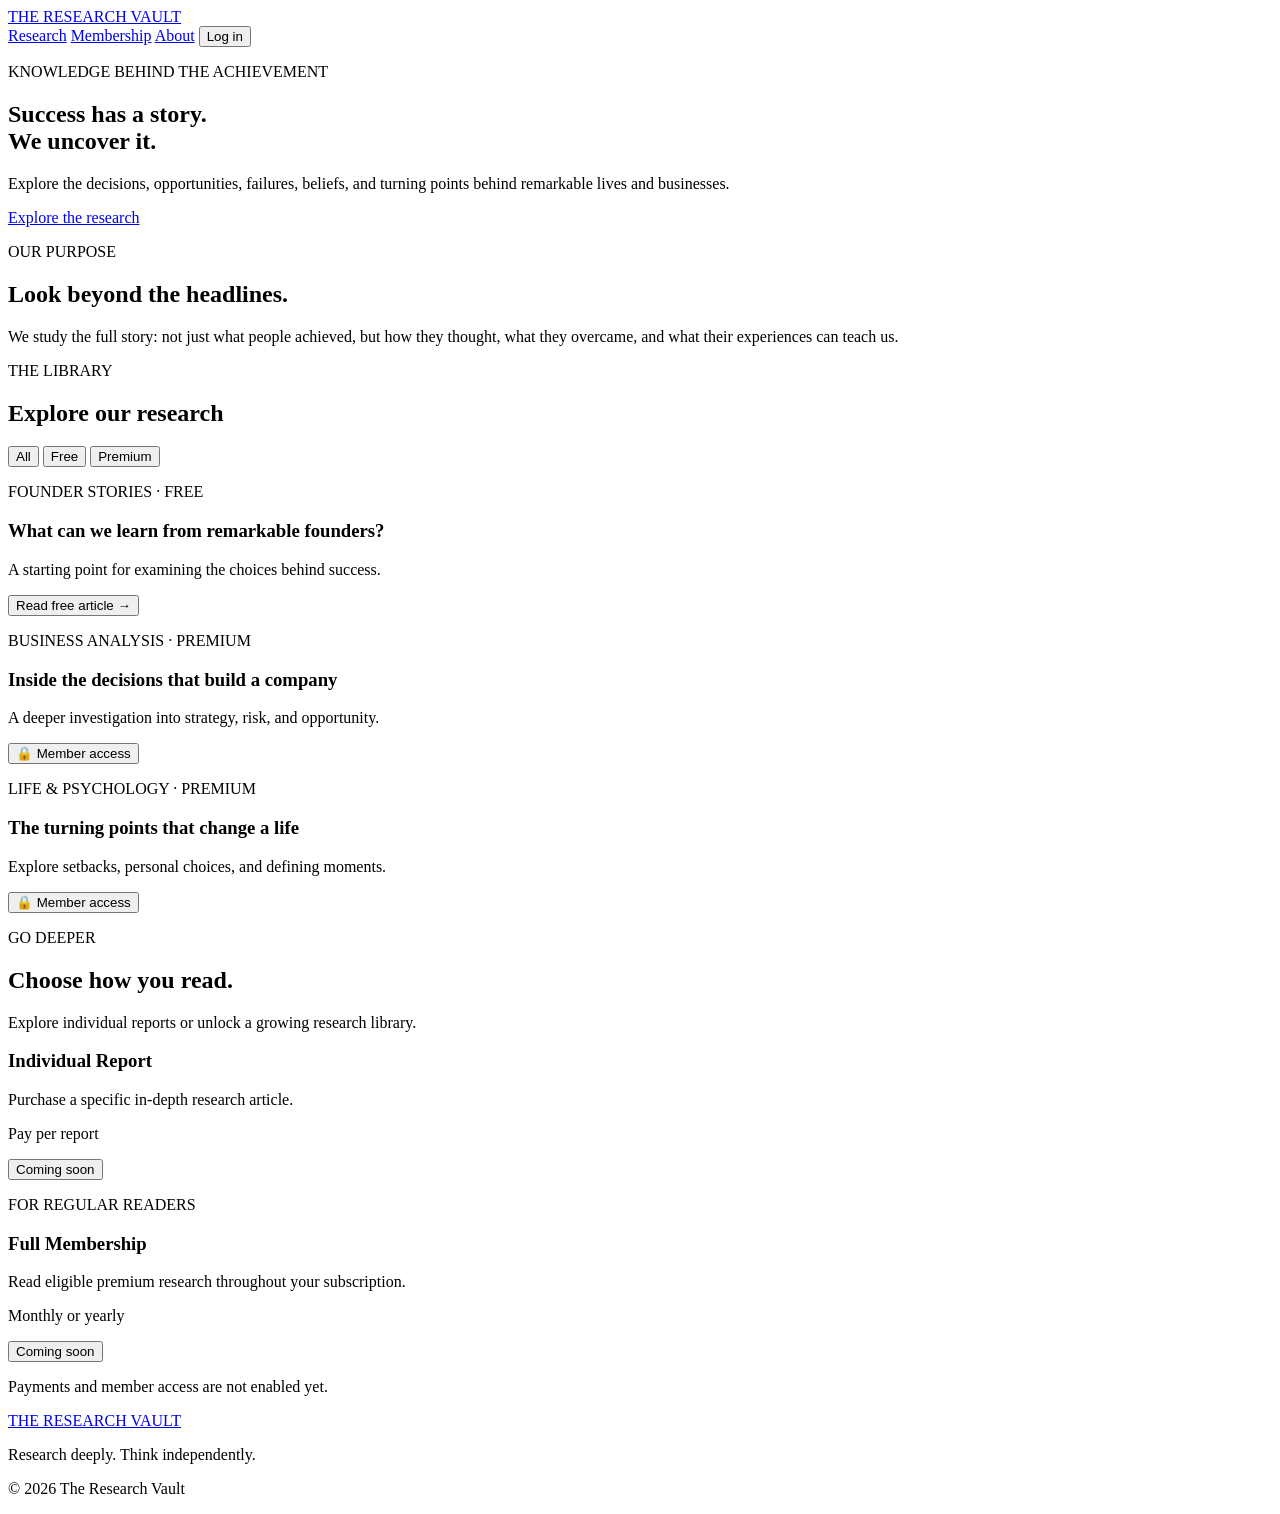
==== index.html @ 79afd351 "Add files via upload" ====
<!DOCTYPE html>
<html lang="en">
<head>
  <meta charset="UTF-8">
  <meta name="viewport" content="width=device-width, initial-scale=1.0">
  <meta name="description" content="In-depth research into remarkable people, businesses, and decisions.">
  <title>The Research Vault | Beyond Success</title>
  <link rel="stylesheet" href="style.css">
</head>
<body>
  <header class="navbar">
    <a class="logo" href="index.html">THE <span>RESEARCH VAULT</span></a>
    <nav>
      <a href="#research">Research</a>
      <a href="#membership">Membership</a>
      <a href="#about">About</a>
      <button class="outline-btn" id="loginBtn">Log in</button>
    </nav>
  </header>

  <main>
    <section class="hero">
      <p class="eyebrow">KNOWLEDGE BEHIND THE ACHIEVEMENT</p>
      <h1>Success has a story.<br><span>We uncover it.</span></h1>
      <p class="hero-text">
        Explore the decisions, opportunities, failures, beliefs,
        and turning points behind remarkable lives and businesses.
      </p>
      <a class="gold-btn" href="#research">Explore the research</a>
    </section>

    <section class="intro" id="about">
      <p class="eyebrow">OUR PURPOSE</p>
      <h2>Look beyond the headlines.</h2>
      <p>
        We study the full story: not just what people achieved,
        but how they thought, what they overcame, and what their
        experiences can teach us.
      </p>
    </section>

    <section class="research-section" id="research">
      <p class="eyebrow">THE LIBRARY</p>
      <h2>Explore our research</h2>

      <div class="filters">
        <button class="filter active" data-filter="all">All</button>
        <button class="filter" data-filter="free">Free</button>
        <button class="filter" data-filter="premium">Premium</button>
      </div>

      <div class="article-grid">
        <article class="article-card" data-type="free">
          <p class="category">FOUNDER STORIES · FREE</p>
          <h3>What can we learn from remarkable founders?</h3>
          <p>A starting point for examining the choices behind success.</p>
          <button class="read-link" data-article="free">
            Read free article →
          </button>
        </article>

        <article class="article-card" data-type="premium">
          <p class="category">BUSINESS ANALYSIS · PREMIUM</p>
          <h3>Inside the decisions that build a company</h3>
          <p>A deeper investigation into strategy, risk, and opportunity.</p>
          <button class="read-link" data-article="premium">
            <span aria-hidden="true">🔒</span> Member access
          </button>
        </article>

        <article class="article-card" data-type="premium">
          <p class="category">LIFE &amp; PSYCHOLOGY · PREMIUM</p>
          <h3>The turning points that change a life</h3>
          <p>Explore setbacks, personal choices, and defining moments.</p>
          <button class="read-link" data-article="premium">
            <span aria-hidden="true">🔒</span> Member access
          </button>
        </article>
      </div>

      <div class="notice" id="notice" role="status" aria-live="polite" hidden></div>
    </section>

    <section class="membership" id="membership">
      <p class="eyebrow">GO DEEPER</p>
      <h2>Choose how you read.</h2>
      <p>Explore individual reports or unlock a growing research library.</p>

      <div class="plans">
        <div class="plan">
          <h3>Individual Report</h3>
          <p>Purchase a specific in-depth research article.</p>
          <p class="price">Pay per report</p>
          <button class="gold-btn purchase-btn">Coming soon</button>
        </div>

        <div class="plan featured">
          <p class="category">FOR REGULAR READERS</p>
          <h3>Full Membership</h3>
          <p>Read eligible premium research throughout your subscription.</p>
          <p class="price">Monthly or yearly</p>
          <button class="gold-btn purchase-btn">Coming soon</button>
        </div>
      </div>
      <p class="small-note">
        Payments and member access are not enabled yet.
      </p>
    </section>
  </main>

  <footer>
    <a class="logo" href="#">THE <span>RESEARCH VAULT</span></a>
    <p>Research deeply. Think independently.</p>
    <p>© 2026 The Research Vault</p>
  </footer>

  <script src="script.js"></script>
</body>
</html>
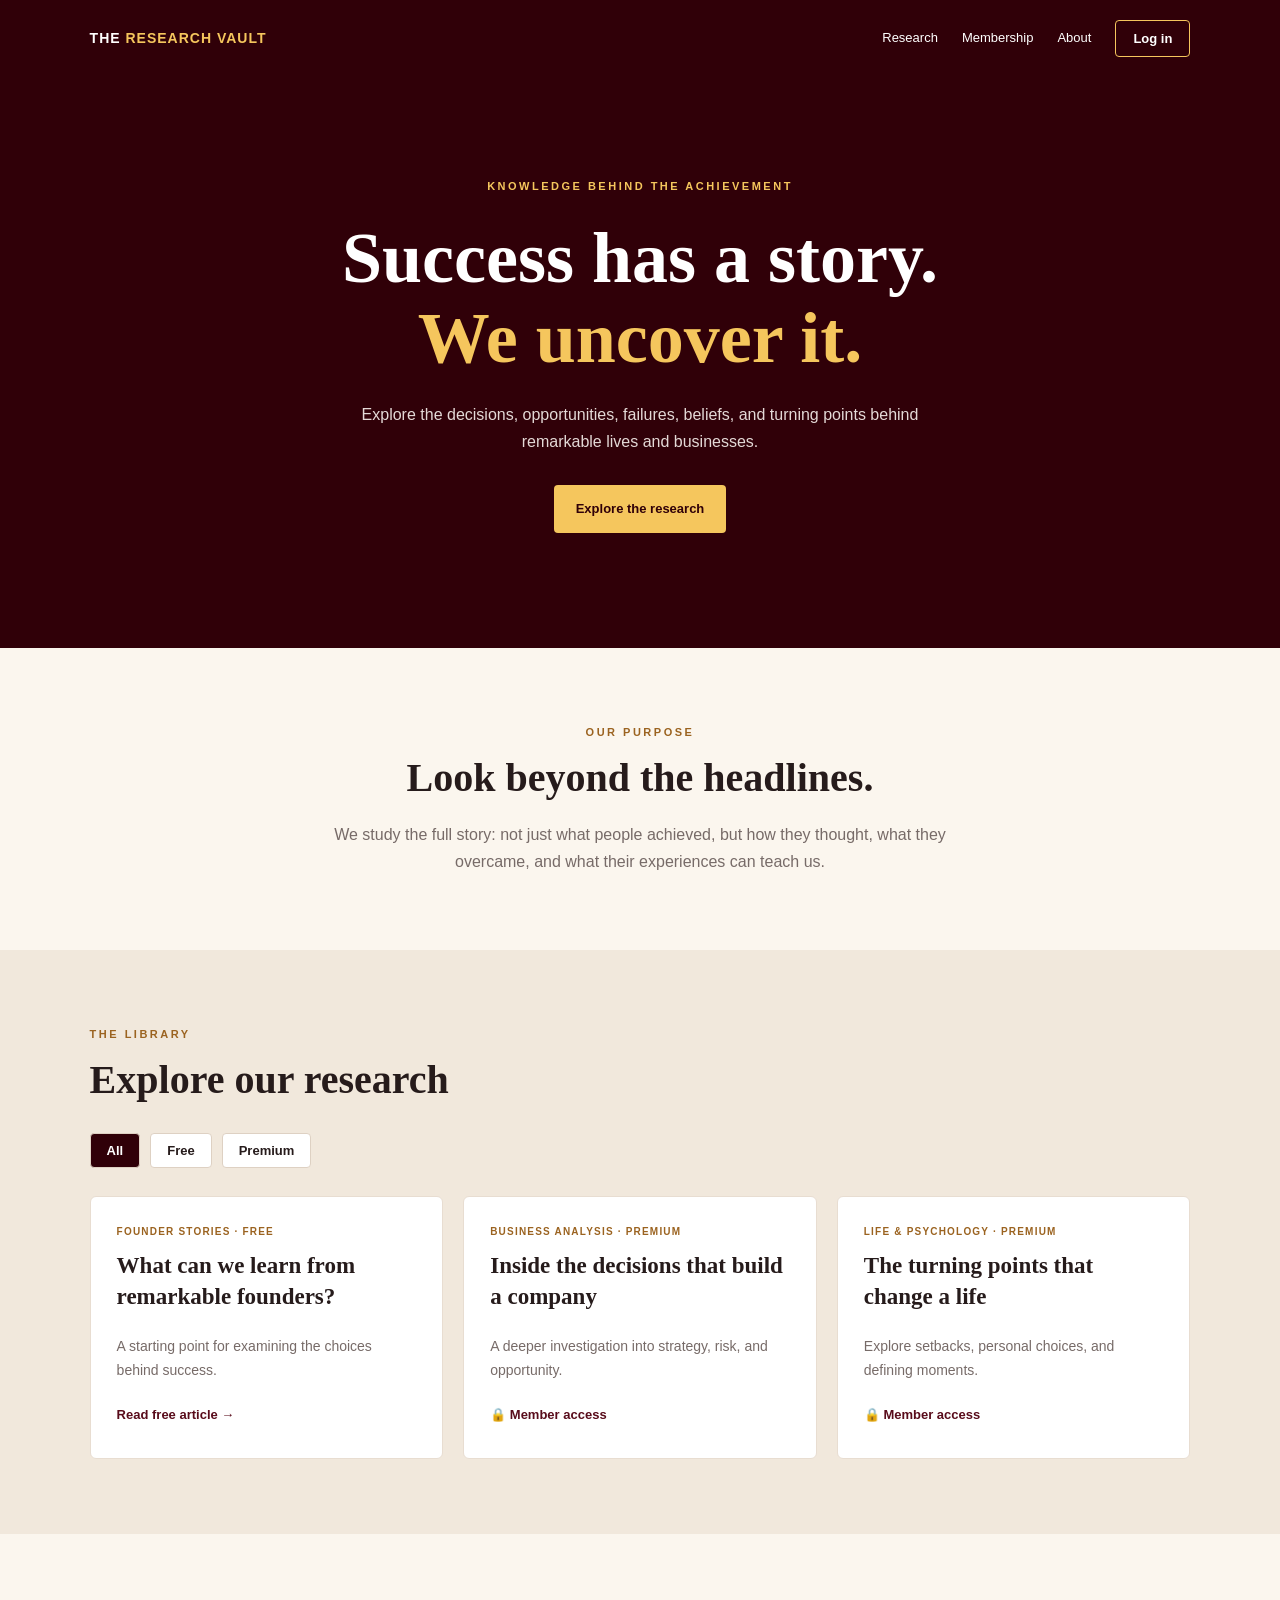
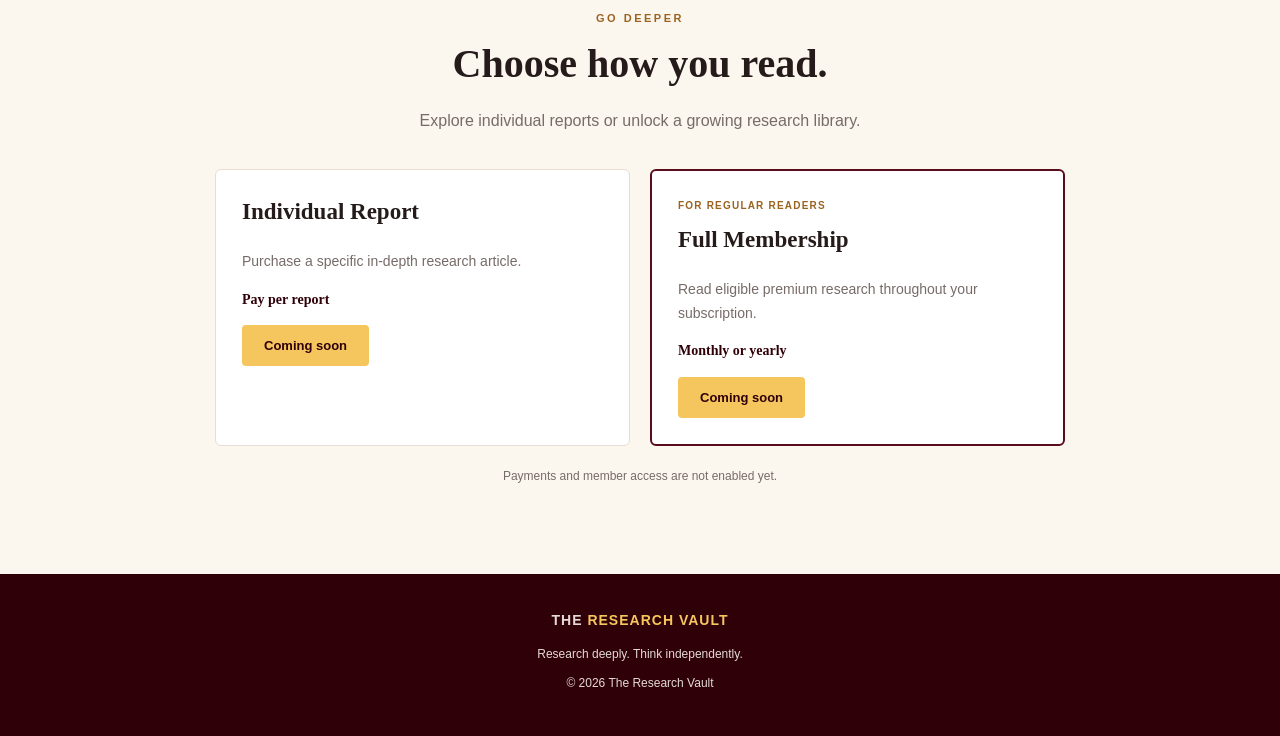
==== commit 1cf7932a: "Update index.html" ====
--- a/index.html
+++ b/index.html
@@ -13,8 +13,8 @@
     <a class="logo" href="index.html">THE <span>RESEARCH VAULT</span></a>
     <nav>
       <a href="#research">Research</a>
-      <a href="#membership">Membership</a>
-      <a href="#about">About</a>
+      <a href="admin.html">Membership</a>
+      <a href="auth.html">About</a>
       <button class="outline-btn" id="loginBtn">Log in</button>
     </nav>
   </header>
@@ -117,4 +117,4 @@
 
   <script src="script.js"></script>
 </body>
-</html>+</html>
--- a/style.css
+++ b/style.css
@@ -0,0 +1,315 @@
+
+:root {
+  --burgundy: #300008;
+  --wine: #590c1b;
+  --gold: #f5c65d;
+  --cream: #fbf6ee;
+  --ink: #261b1b;
+  --muted: #776b68;
+}
+
+* {
+  box-sizing: border-box;
+}
+
+html {
+  scroll-behavior: smooth;
+}
+
+body {
+  margin: 0;
+  font-family: Arial, sans-serif;
+  background: var(--cream);
+  color: var(--ink);
+  line-height: 1.7;
+}
+
+a {
+  color: inherit;
+  text-decoration: none;
+}
+
+.navbar {
+  background: var(--burgundy);
+  color: white;
+  display: flex;
+  justify-content: space-between;
+  align-items: center;
+  padding: 20px 7%;
+  gap: 24px;
+}
+
+.logo {
+  font-weight: 800;
+  letter-spacing: 1px;
+  font-size: 14px;
+}
+
+.logo span {
+  color: var(--gold);
+}
+
+nav {
+  display: flex;
+  align-items: center;
+  gap: 24px;
+  flex-wrap: wrap;
+}
+
+nav a {
+  font-size: 13px;
+}
+
+button,
+.gold-btn {
+  cursor: pointer;
+  border: 0;
+  border-radius: 4px;
+  font-weight: 700;
+  font-size: 13px;
+}
+
+button:focus-visible,
+a:focus-visible {
+  outline: 3px solid #c78320;
+  outline-offset: 4px;
+}
+
+.outline-btn {
+  padding: 10px 17px;
+  border: 1px solid var(--gold);
+  background: transparent;
+  color: white;
+}
+
+.hero {
+  background: var(--burgundy);
+  color: white;
+  text-align: center;
+  padding: 100px 20px 115px;
+}
+
+.eyebrow {
+  font-size: 11px;
+  font-weight: 800;
+  letter-spacing: 2.5px;
+  color: #9b6320;
+}
+
+.hero .eyebrow {
+  color: var(--gold);
+}
+
+h1,
+h2,
+h3,
+p {
+  margin-top: 0;
+}
+
+h1 {
+  font-family: Georgia, serif;
+  font-size: clamp(40px, 7vw, 72px);
+  line-height: 1.12;
+  margin: 22px 0;
+}
+
+h1 span {
+  color: var(--gold);
+}
+
+.hero-text {
+  max-width: 570px;
+  margin: 0 auto 30px;
+  color: #e4d9d7;
+}
+
+.gold-btn {
+  display: inline-block;
+  background: var(--gold);
+  color: var(--burgundy);
+  padding: 13px 22px;
+}
+
+.gold-btn:hover {
+  background: #ffda83;
+}
+
+.intro,
+.research-section,
+.membership {
+  padding: 75px 7%;
+}
+
+.intro {
+  text-align: center;
+  max-width: 850px;
+  margin: auto;
+}
+
+h2 {
+  font-family: Georgia, serif;
+  font-size: clamp(28px, 4vw, 40px);
+  line-height: 1.25;
+  margin-bottom: 18px;
+}
+
+.intro > p:last-child,
+.membership > p:not(.eyebrow) {
+  color: var(--muted);
+  max-width: 650px;
+}
+
+.intro > p:last-child {
+  margin: auto;
+}
+
+.research-section {
+  background: #f1e8dc;
+}
+
+.filters {
+  display: flex;
+  gap: 10px;
+  margin: 28px 0;
+}
+
+.filter {
+  padding: 9px 16px;
+  background: white;
+  color: var(--ink);
+  border: 1px solid #ded1c3;
+}
+
+.filter.active {
+  background: var(--burgundy);
+  color: white;
+}
+
+.article-grid {
+  display: grid;
+  grid-template-columns: repeat(3, minmax(0, 1fr));
+  gap: 20px;
+}
+
+.article-card,
+.plan {
+  background: white;
+  border: 1px solid #e8ddd1;
+  padding: 26px;
+  border-radius: 6px;
+}
+
+.category {
+  font-size: 10px;
+  font-weight: 800;
+  letter-spacing: 1.2px;
+  color: #9b6320;
+}
+
+.article-card h3,
+.plan h3 {
+  font-family: Georgia, serif;
+  font-size: 23px;
+  line-height: 1.35;
+}
+
+.article-card > p:not(.category),
+.plan > p:not(.category) {
+  color: var(--muted);
+  font-size: 14px;
+}
+
+.read-link {
+  padding: 10px 0;
+  background: none;
+  color: var(--wine);
+  text-align: left;
+}
+
+.membership {
+  text-align: center;
+}
+
+.membership > p:not(.eyebrow) {
+  margin-left: auto;
+  margin-right: auto;
+}
+
+.plans {
+  display: grid;
+  grid-template-columns: repeat(2, minmax(0, 1fr));
+  gap: 20px;
+  max-width: 850px;
+  margin: 35px auto 20px;
+  text-align: left;
+}
+
+.featured {
+  border: 2px solid var(--wine);
+}
+
+.price {
+  font-family: Georgia, serif;
+  font-weight: 700;
+  color: var(--burgundy) !important;
+}
+
+.small-note {
+  font-size: 12px;
+  color: var(--muted);
+}
+
+footer {
+  background: var(--burgundy);
+  color: #e4d9d7;
+  text-align: center;
+  padding: 35px 20px;
+  font-size: 12px;
+}
+
+footer .logo {
+  display: inline-block;
+  margin-bottom: 12px;
+}
+
+footer p {
+  margin-bottom: 8px;
+}
+
+.notice {
+  background: white;
+  border-left: 4px solid #9b6320;
+  margin-top: 24px;
+  padding: 18px;
+}
+
+.notice[hidden] {
+  display: none;
+}
+
+@media (max-width: 760px) {
+  .navbar {
+    align-items: flex-start;
+    flex-direction: column;
+  }
+
+  nav {
+    gap: 15px;
+  }
+
+  .hero {
+    padding: 75px 22px;
+  }
+
+  .article-grid,
+  .plans {
+    grid-template-columns: 1fr;
+  }
+
+  .intro,
+  .research-section,
+  .membership {
+    padding: 55px 6%;
+  }
+}
